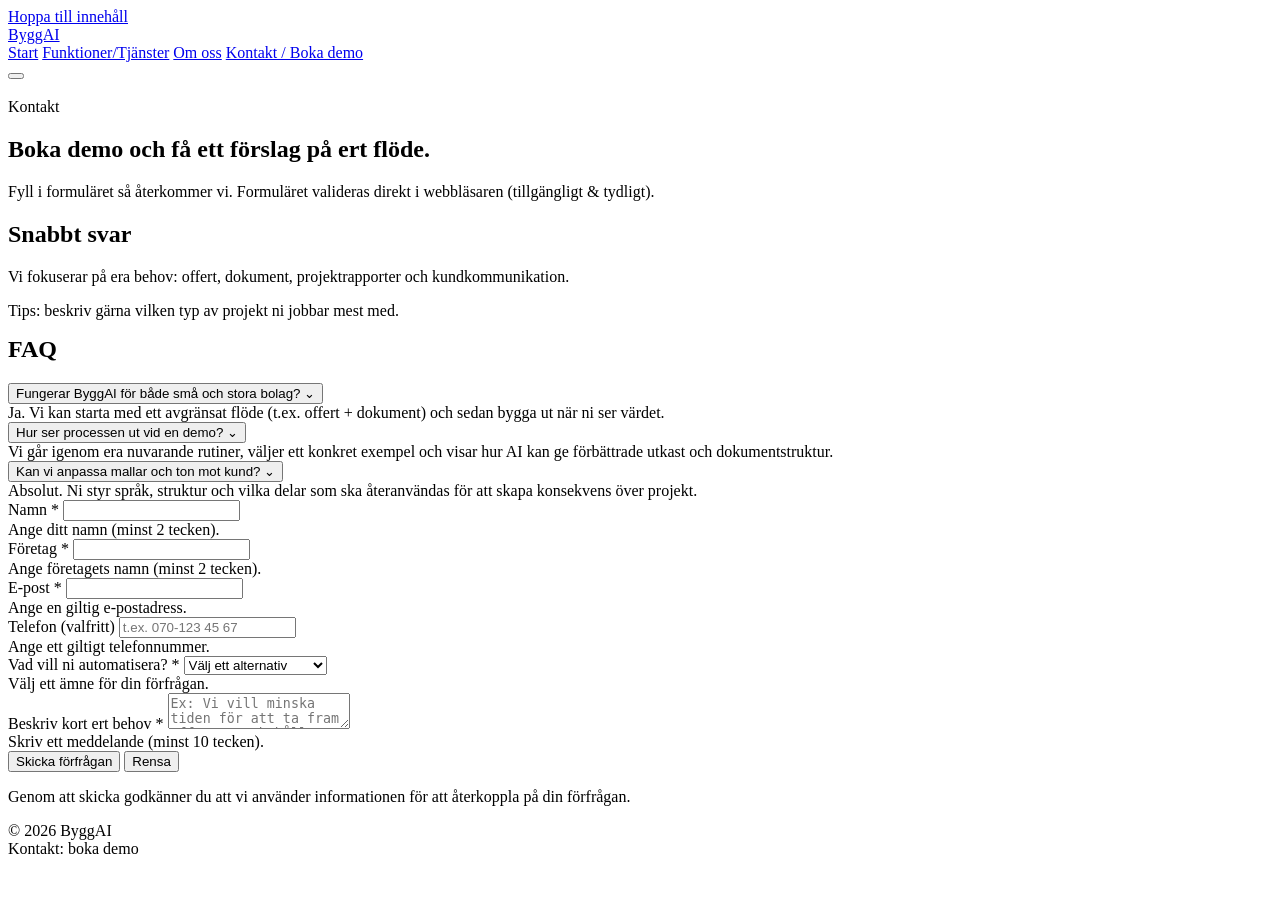
==== kontakt.html @ 72515ace "Add files via upload" ====
<!doctype html>
<html lang="sv">
<head>
  <meta charset="utf-8" />
  <meta name="viewport" content="width=device-width, initial-scale=1" />
  <title>ByggAI | Kontakt & Boka demo</title>
  <link rel="stylesheet" href="Styles/style.css">
</head>
<body>
  <a class="skip-link" href="#main">Hoppa till innehåll</a>

  <header class="header">
    <div class="container">
      <nav class="navbar" aria-label="Huvudmeny">
        <a class="brand" href="index.html" aria-label="ByggAI startsida">
          <span class="brand-mark" aria-hidden="true"></span>
          <span>ByggAI</span>
        </a>

        <div class="nav-links" role="navigation" aria-label="Sidor">
          <a href="index.html" data-navlink>Start</a>
          <a href="tjanster.html" data-navlink>Funktioner/Tjänster</a>
          <a href="Omoss.html" data-navlink>Om oss</a>
          <a href="kontakt.html" data-navlink>Kontakt / Boka demo</a>
        </div>

        <button class="menu-toggle" data-menu-toggle aria-label="Öppna meny" aria-expanded="false">
          <span class="bars" aria-hidden="true">
            <span></span><span></span><span></span>
          </span>
        </button>
      </nav>

      <div class="mobile-drawer" data-mobile-drawer hidden>
        <div class="drawer-links" role="navigation" aria-label="Mobilsidor">
          <a href="index.html" data-navlink>Start</a>
          <a href="tjanster.html" data-navlink>Funktioner/Tjänster</a>
          <a href="omoss.html" data-navlink>Om oss</a>
          <a href="kontakt.html" data-navlink>Kontakt / Boka demo</a>
        </div>
      </div>
    </div>
  </header>

  <main id="main" class="container">
    <section class="hero" style="margin-top:18px;">
      <div class="hero-card">
        <span class="kicker"><span class="dot" aria-hidden="true"></span> Kontakt</span>
        <h1>Boka demo och få ett förslag på ert flöde.</h1>
        <p class="lead">
          Fyll i formuläret så återkommer vi. Formuläret valideras direkt i webbläsaren (tillgängligt & tydligt).
        </p>
      </div>
      <aside class="side-panel">
        <h2>Snabbt svar</h2>
        <div class="form-note">
          <p style="margin-top:0;">
            Vi fokuserar på era behov: offert, dokument, projektrapporter och kundkommunikation.
          </p>
          <p class="help">Tips: beskriv gärna vilken typ av projekt ni jobbar mest med.</p>
        </div>
      </aside>
    </section>

    <section class="section">
      <div class="form-wrap">
        <div>
          <h2 class="section-title" style="margin-top:0;">FAQ</h2>
          <div class="accordion" aria-label="Vanliga frågor">
            <div class="acc-item" data-open="false">
              <button class="acc-btn" type="button" aria-expanded="false">
                <span>Fungerar ByggAI för både små och stora bolag?</span>
                <span class="chev" aria-hidden="true">⌄</span>
              </button>
              <div class="acc-panel" aria-hidden="true">
                <div class="acc-content">
                  Ja. Vi kan starta med ett avgränsat flöde (t.ex. offert + dokument) och sedan bygga ut när ni ser värdet.
                </div>
              </div>
            </div>

            <div class="acc-item" data-open="false">
              <button class="acc-btn" type="button" aria-expanded="false">
                <span>Hur ser processen ut vid en demo?</span>
                <span class="chev" aria-hidden="true">⌄</span>
              </button>
              <div class="acc-panel" aria-hidden="true">
                <div class="acc-content">
                  Vi går igenom era nuvarande rutiner, väljer ett konkret exempel och visar hur AI kan ge förbättrade
                  utkast och dokumentstruktur.
                </div>
              </div>
            </div>

            <div class="acc-item" data-open="false">
              <button class="acc-btn" type="button" aria-expanded="false">
                <span>Kan vi anpassa mallar och ton mot kund?</span>
                <span class="chev" aria-hidden="true">⌄</span>
              </button>
              <div class="acc-panel" aria-hidden="true">
                <div class="acc-content">
                  Absolut. Ni styr språk, struktur och vilka delar som ska återanvändas för att skapa konsekvens över projekt.
                </div>
              </div>
            </div>
          </div>
        </div>

        <div class="form" aria-label="Boka demo formulär">
          <form class="form" data-demo-form>
            <div class="field-row">
              <div>
                <label for="name">Namn *</label>
                <input id="name" name="name" type="text" autocomplete="name" aria-invalid="false" required />
                <div class="error" data-error-for="name">Ange ditt namn (minst 2 tecken).</div>
              </div>

              <div>
                <label for="company">Företag *</label>
                <input id="company" name="company" type="text" aria-invalid="false" required />
                <div class="error" data-error-for="company">Ange företagets namn (minst 2 tecken).</div>
              </div>
            </div>

            <div class="field-row">
              <div>
                <label for="email">E-post *</label>
                <input id="email" name="email" type="email" autocomplete="email" aria-invalid="false" required />
                <div class="error" data-error-for="email">Ange en giltig e-postadress.</div>
              </div>

              <div>
                <label for="phone">Telefon (valfritt)</label>
                <input id="phone" name="phone" type="tel" autocomplete="tel" aria-invalid="false" placeholder="t.ex. 070-123 45 67" />
                <div class="error" data-error-for="phone">Ange ett giltigt telefonnummer.</div>
              </div>
            </div>

            <label for="topic">Vad vill ni automatisera? *</label>
            <select id="topic" name="topic" aria-invalid="false" required>
              <option value="">Välj ett alternativ</option>
              <option value="offerter">Offerter</option>
              <option value="dokument">Dokumenthantering</option>
              <option value="rapporter">Projektrapporter</option>
              <option value="kommunikation">Kundkommunikation</option>
              <option value="allt">Flera delar</option>
            </select>
            <div class="error" data-error-for="topic">Välj ett ämne för din förfrågan.</div>

            <label for="message">Beskriv kort ert behov *</label>
            <textarea id="message" name="message" aria-invalid="false" required
              placeholder="Ex: Vi vill minska tiden för att ta fram offerter och hålla dokument/rapporter konsekventa."></textarea>
            <div class="error" data-error-for="message">Skriv ett meddelande (minst 10 tecken).</div>

            <div class="form-actions">
              <button class="btn btn-primary" type="submit">Skicka förfrågan</button>
              <button class="btn" type="reset">Rensa</button>
              <p class="status" data-form-status aria-live="polite"></p>
            </div>

            <p class="help">
              Genom att skicka godkänner du att vi använder informationen för att återkoppla på din förfrågan.
            </p>
          </form>
        </div>
      </div>
    </section>
  </main>

  <footer class="footer">
    <div class="container foot-grid">
      <div>© <span id="year"></span> ByggAI</div>
      <div>Kontakt: boka demo</div>
    </div>
  </footer>

 <script src="script.js"></script>
  <script>
    document.getElementById("year").textContent = new Date().getFullYear();
  </script>
</body>
</html>
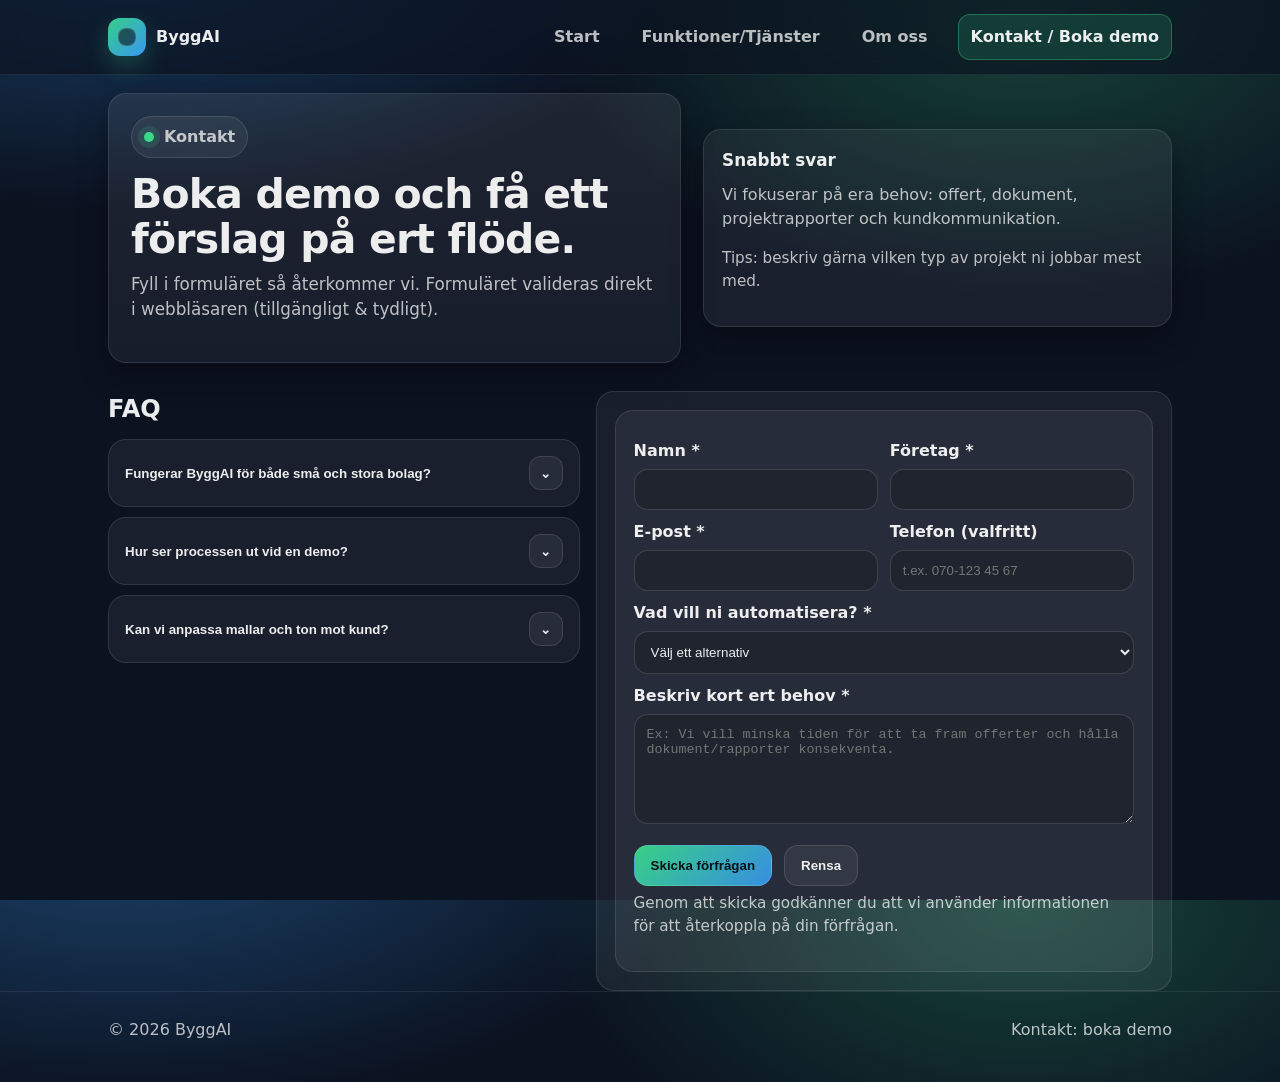
==== commit 8cac22e7: "Fix stylesheet link in kontakt.html" ====
--- a/kontakt.html
+++ b/kontakt.html
@@ -4,7 +4,7 @@
   <meta charset="utf-8" />
   <meta name="viewport" content="width=device-width, initial-scale=1" />
   <title>ByggAI | Kontakt & Boka demo</title>
-  <link rel="stylesheet" href="Styles/style.css">
+ <link rel="stylesheet" href="style.css">
 </head>
 <body>
   <a class="skip-link" href="#main">Hoppa till innehåll</a>
@@ -179,4 +179,4 @@
     document.getElementById("year").textContent = new Date().getFullYear();
   </script>
 </body>
-</html>+</html>
--- a/style.css
+++ b/style.css
@@ -0,0 +1,478 @@
+:root{
+  --bg: #0b1220;
+  --panel: rgba(255,255,255,0.06);
+  --panel-2: rgba(255,255,255,0.09);
+  --text: rgba(255,255,255,0.92);
+  --muted: rgba(255,255,255,0.72);
+
+  --brand: #39d98a;
+  --brand-2: #3aa0ff;
+  --danger: #ff5c6c;
+
+  --shadow: 0 12px 30px rgba(0,0,0,0.35);
+  --radius: 18px;
+  --radius-sm: 12px;
+
+  --max: 1100px;
+}
+
+*{ box-sizing:border-box; }
+html,body{ height:100%; }
+body{
+  margin:0;
+  font-family: ui-sans-serif, system-ui, -apple-system, Segoe UI, Roboto, Arial, "Noto Sans", "Liberation Sans", sans-serif;
+  background:
+    radial-gradient(1000px 500px at 10% -10%, rgba(58,160,255,0.35), transparent 60%),
+    radial-gradient(800px 500px at 80% 0%, rgba(57,217,138,0.25), transparent 60%),
+    var(--bg);
+  color: var(--text);
+  line-height: 1.5;
+}
+
+a{ color:inherit; text-decoration:none; }
+img{ max-width:100%; display:block; }
+
+.container{
+  max-width: var(--max);
+  margin: 0 auto;
+  padding: 0 18px;
+}
+
+.skip-link{
+  position:absolute;
+  left:-999px;
+  top:10px;
+  padding:10px 14px;
+  background:#fff;
+  color:#000;
+  border-radius: 10px;
+  z-index:9999;
+}
+.skip-link:focus{ left: 18px; }
+
+/* Header / Nav */
+.header{
+  position: sticky;
+  top:0;
+  z-index: 50;
+  backdrop-filter: blur(10px);
+  background: rgba(11,18,32,0.65);
+  border-bottom: 1px solid rgba(255,255,255,0.08);
+}
+.navbar{
+  display:flex;
+  align-items:center;
+  justify-content:space-between;
+  padding: 14px 0;
+  gap: 12px;
+}
+
+.brand{
+  display:flex;
+  align-items:center;
+  gap: 10px;
+  font-weight: 750;
+}
+.brand-mark{
+  width: 38px;
+  height: 38px;
+  border-radius: 12px;
+  background: linear-gradient(135deg, rgba(57,217,138,0.95), rgba(58,160,255,0.95));
+  box-shadow: 0 10px 25px rgba(57,217,138,0.25);
+  position: relative;
+}
+.brand-mark:after{
+  content:"";
+  position:absolute;
+  inset: 10px;
+  border-radius: 8px;
+  background: rgba(11,18,32,0.6);
+  border: 1px solid rgba(255,255,255,0.15);
+}
+
+.nav-links{
+  display:flex;
+  align-items:center;
+  gap: 18px;
+}
+.nav-links a{
+  padding: 10px 12px;
+  border-radius: 12px;
+  color: var(--muted);
+  transition: background .2s ease, color .2s ease;
+  font-weight: 600;
+}
+.nav-links a:hover{
+  background: rgba(255,255,255,0.08);
+  color: var(--text);
+}
+.nav-links a[aria-current="page"]{
+  background: rgba(57,217,138,0.15);
+  color: var(--text);
+  border: 1px solid rgba(57,217,138,0.35);
+}
+
+.menu-toggle{
+  display:none;
+  align-items:center;
+  justify-content:center;
+  width: 44px;
+  height: 44px;
+  border-radius: 14px;
+  border: 1px solid rgba(255,255,255,0.12);
+  background: rgba(255,255,255,0.06);
+  cursor:pointer;
+}
+.menu-toggle:focus{ outline: 3px solid rgba(58,160,255,0.45); outline-offset: 2px; }
+.menu-toggle .bars{
+  width: 18px;
+  height: 12px;
+  position: relative;
+}
+.menu-toggle .bars span{
+  position:absolute;
+  left:0; right:0;
+  height: 2px;
+  background: rgba(255,255,255,0.9);
+  border-radius: 999px;
+  transition: transform .2s ease, top .2s ease, opacity .2s ease;
+}
+.menu-toggle .bars span:nth-child(1){ top:0; }
+.menu-toggle .bars span:nth-child(2){ top:5px; }
+.menu-toggle .bars span:nth-child(3){ top:10px; }
+.menu-toggle[aria-expanded="true"] .bars span:nth-child(1){ top:5px; transform: rotate(45deg); }
+.menu-toggle[aria-expanded="true"] .bars span:nth-child(2){ opacity:0; }
+.menu-toggle[aria-expanded="true"] .bars span:nth-child(3){ top:5px; transform: rotate(-45deg); }
+
+.mobile-drawer{
+  display:none;
+  padding-bottom: 14px;
+}
+.mobile-drawer .drawer-links{
+  display:flex;
+  flex-direction:column;
+  gap: 8px;
+}
+.mobile-drawer a{
+  padding: 12px 12px;
+  border-radius: 14px;
+  background: rgba(255,255,255,0.06);
+  border: 1px solid rgba(255,255,255,0.08);
+  color: var(--muted);
+  font-weight: 650;
+}
+.mobile-drawer a[aria-current="page"]{
+  color: var(--text);
+  border-color: rgba(57,217,138,0.4);
+  background: rgba(57,217,138,0.14);
+}
+
+/* Hero & Sections */
+main{ padding: 26px 0 60px; }
+
+.hero{
+  display:grid;
+  grid-template-columns: 1.1fr 0.9fr;
+  gap: 22px;
+  align-items: center;
+  margin-top: 18px;
+}
+
+.hero-card{
+  background: linear-gradient(180deg, rgba(255,255,255,0.08), rgba(255,255,255,0.05));
+  border: 1px solid rgba(255,255,255,0.1);
+  border-radius: var(--radius);
+  padding: 22px;
+  box-shadow: var(--shadow);
+}
+
+.kicker{
+  display:inline-flex;
+  align-items:center;
+  gap:10px;
+  padding: 8px 12px;
+  border-radius: 999px;
+  border: 1px solid rgba(255,255,255,0.12);
+  background: rgba(255,255,255,0.06);
+  color: var(--muted);
+  font-weight: 650;
+}
+.kicker .dot{
+  width: 10px;
+  height: 10px;
+  border-radius: 999px;
+  background: var(--brand);
+  box-shadow: 0 0 0 6px rgba(57,217,138,0.13);
+}
+
+h1{
+  margin: 14px 0 10px;
+  font-size: clamp(28px, 3.2vw, 44px);
+  letter-spacing: -0.02em;
+  line-height: 1.1;
+}
+.lead{
+  color: var(--muted);
+  font-size: 1.05rem;
+  margin: 0 0 18px;
+}
+
+.cta-row{
+  display:flex;
+  gap: 12px;
+  flex-wrap: wrap;
+  align-items:center;
+}
+
+.btn{
+  display:inline-flex;
+  align-items:center;
+  justify-content:center;
+  gap:10px;
+  padding: 12px 16px;
+  border-radius: 14px;
+  border: 1px solid rgba(255,255,255,0.12);
+  background: rgba(255,255,255,0.06);
+  color: var(--text);
+  font-weight: 750;
+  cursor:pointer;
+  transition: transform .15s ease, background .2s ease, border-color .2s ease;
+}
+.btn:hover{ transform: translateY(-1px); background: rgba(255,255,255,0.09); }
+.btn-primary{
+  background: linear-gradient(135deg, rgba(57,217,138,0.95), rgba(58,160,255,0.85));
+  border-color: rgba(255,255,255,0.12);
+  color: #061016;
+}
+.btn-primary:hover{
+  background: linear-gradient(135deg, rgba(57,217,138,1), rgba(58,160,255,1));
+}
+
+.badge-row{
+  display:flex;
+  gap:10px;
+  flex-wrap:wrap;
+  margin-top: 16px;
+}
+.badge{
+  padding: 8px 10px;
+  border-radius: 999px;
+  background: rgba(255,255,255,0.06);
+  border: 1px solid rgba(255,255,255,0.1);
+  color: var(--muted);
+  font-weight: 650;
+  font-size: 0.92rem;
+}
+
+.side-panel{
+  border-radius: var(--radius);
+  padding: 18px;
+  background: rgba(255,255,255,0.06);
+  border: 1px solid rgba(255,255,255,0.1);
+  box-shadow: var(--shadow);
+}
+.side-panel h2{
+  margin:0 0 10px;
+  font-size: 1.05rem;
+}
+.stat-grid{
+  display:grid;
+  grid-template-columns: 1fr 1fr;
+  gap: 12px;
+}
+.stat{
+  padding: 14px;
+  border-radius: var(--radius-sm);
+  background: rgba(0,0,0,0.15);
+  border: 1px solid rgba(255,255,255,0.08);
+}
+.stat .num{
+  font-weight: 900;
+  font-size: 1.5rem;
+}
+.stat .lbl{
+  color: var(--muted);
+  font-weight: 650;
+  font-size: 0.95rem;
+}
+
+/* Cards / grids */
+.section{
+  margin-top: 28px;
+}
+.section-title{
+  font-size: 1.5rem;
+  margin: 0 0 12px;
+}
+.grid-3{
+  display:grid;
+  grid-template-columns: repeat(3, 1fr);
+  gap: 14px;
+}
+.card{
+  border-radius: var(--radius);
+  padding: 18px;
+  background: rgba(255,255,255,0.06);
+  border: 1px solid rgba(255,255,255,0.1);
+}
+.card h3{ margin: 10px 0 8px; }
+.card p{ margin: 0; color: var(--muted); }
+.icon{
+  width: 42px;
+  height: 42px;
+  border-radius: 14px;
+  background: rgba(255,255,255,0.08);
+  border: 1px solid rgba(255,255,255,0.1);
+  display:flex;
+  align-items:center;
+  justify-content:center;
+  font-weight: 900;
+}
+
+/* FAQ + Accordion */
+.accordion{
+  display:flex;
+  flex-direction:column;
+  gap: 10px;
+}
+.acc-item{
+  border-radius: var(--radius);
+  background: rgba(255,255,255,0.06);
+  border: 1px solid rgba(255,255,255,0.1);
+  overflow:hidden;
+}
+.acc-btn{
+  width:100%;
+  text-align:left;
+  padding: 16px 16px;
+  background: transparent;
+  border:0;
+  color: var(--text);
+  cursor:pointer;
+  display:flex;
+  align-items:center;
+  justify-content:space-between;
+  gap: 14px;
+  font-weight: 800;
+}
+.acc-btn:focus{ outline: 3px solid rgba(58,160,255,0.45); outline-offset: -3px; }
+.acc-panel{
+  max-height: 0;
+  overflow:hidden;
+  transition: max-height .25s ease;
+}
+.acc-panel[aria-hidden="false"]{
+  padding: 0 16px 16px;
+}
+.acc-content{
+  color: var(--muted);
+  padding: 0 0 6px;
+}
+.chev{
+  width: 34px;
+  height: 34px;
+  border-radius: 12px;
+  border: 1px solid rgba(255,255,255,0.12);
+  background: rgba(255,255,255,0.06);
+  display:flex;
+  align-items:center;
+  justify-content:center;
+  transition: transform .2s ease;
+}
+.acc-item[data-open="true"] .chev{ transform: rotate(180deg); }
+
+/* Contact form */
+.form-wrap{
+  display:grid;
+  grid-template-columns: 0.9fr 1.1fr;
+  gap: 16px;
+  align-items:start;
+}
+.form-note{
+  color: var(--muted);
+}
+.form{
+  padding: 18px;
+  border-radius: var(--radius);
+  background: rgba(255,255,255,0.06);
+  border: 1px solid rgba(255,255,255,0.1);
+}
+.field-row{
+  display:grid;
+  grid-template-columns: 1fr 1fr;
+  gap: 12px;
+}
+label{
+  display:block;
+  font-weight: 750;
+  margin: 10px 0 6px;
+}
+input, select, textarea{
+  width:100%;
+  padding: 12px 12px;
+  border-radius: 14px;
+  border: 1px solid rgba(255,255,255,0.14);
+  background: rgba(0,0,0,0.18);
+  color: var(--text);
+  outline:none;
+}
+textarea{ min-height: 110px; resize: vertical; }
+
+input:focus, select:focus, textarea:focus{
+  border-color: rgba(58,160,255,0.6);
+  box-shadow: 0 0 0 4px rgba(58,160,255,0.2);
+}
+
+.help{
+  margin-top: 6px;
+  color: var(--muted);
+  font-size: 0.95rem;
+}
+.error{
+  margin-top: 6px;
+  color: #ffd1d5;
+  font-size: 0.95rem;
+  display:none;
+}
+input[aria-invalid="true"]{
+  border-color: rgba(255,92,108,0.8);
+}
+input[aria-invalid="true"] + .error{
+  display:block;
+}
+
+.form-actions{
+  display:flex;
+  gap: 12px;
+  flex-wrap: wrap;
+  margin-top: 14px;
+  align-items:center;
+}
+.status{
+  color: var(--muted);
+  font-weight: 650;
+}
+
+/* Footer */
+.footer{
+  padding: 26px 0 40px;
+  border-top: 1px solid rgba(255,255,255,0.08);
+  color: var(--muted);
+}
+.footer .foot-grid{
+  display:flex;
+  justify-content:space-between;
+  gap: 14px;
+  flex-wrap: wrap;
+}
+
+/* Responsiv */
+@media (max-width: 860px){
+  .hero{ grid-template-columns: 1fr; }
+  .grid-3{ grid-template-columns: 1fr; }
+  .form-wrap{ grid-template-columns: 1fr; }
+  .field-row{ grid-template-columns: 1fr; }
+  .nav-links{ display:none; }
+  .menu-toggle{ display:flex; }
+  .mobile-drawer{ display:block; }
+}
